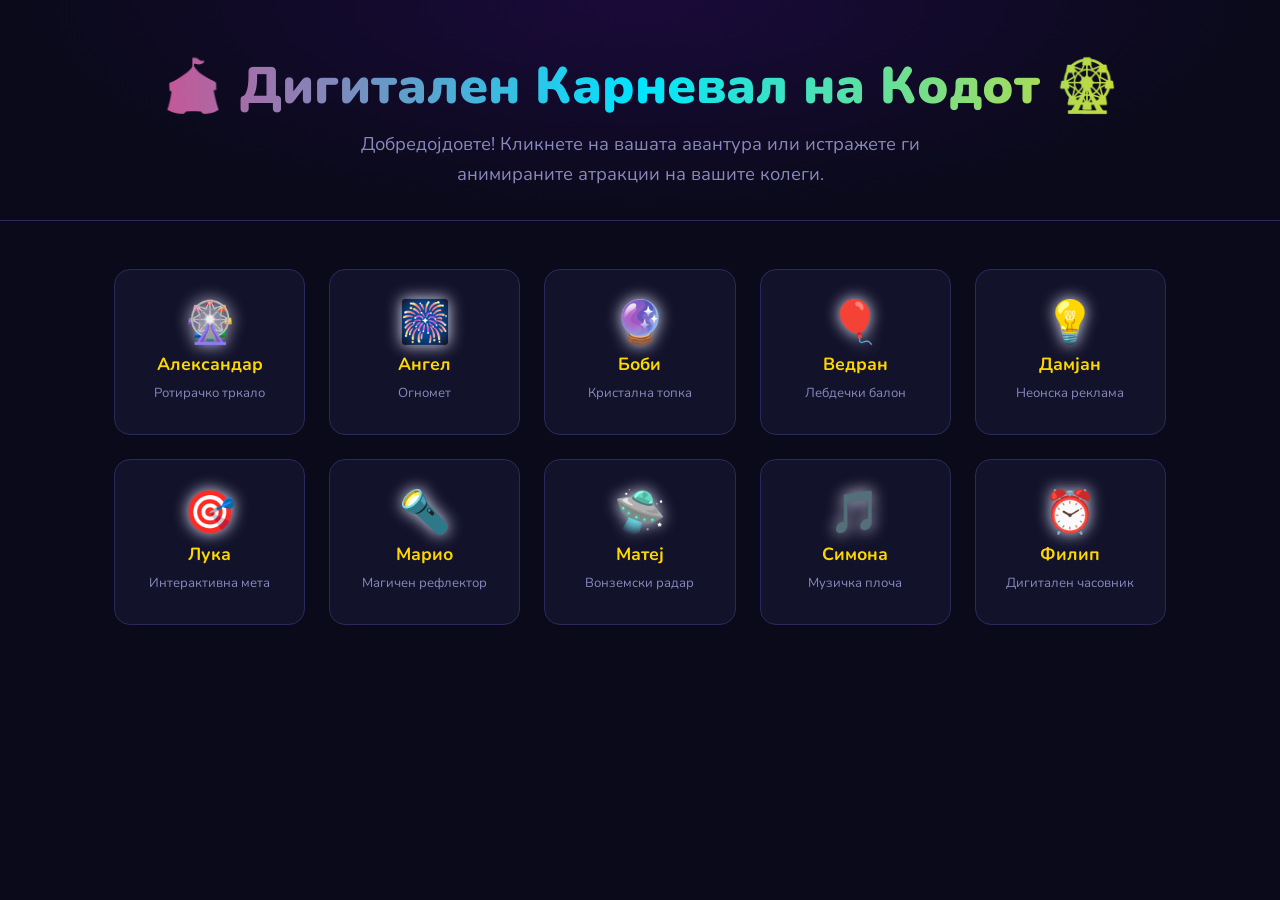
==== index.html @ dab8d191 "Почетна структура на Дигитален Карневал - Главна портал страница (index.html) со grid на 10 студентс" ====
<!DOCTYPE html>
<html lang="mk">
<head>
  <meta charset="UTF-8" />
  <meta name="viewport" content="width=device-width, initial-scale=1.0" />
  <title>🎪 Дигитален Карневал на Кодот 🎡</title>
  <link rel="stylesheet" href="style.css" />
</head>
<body>

  <header class="site-header">
    <div class="header-inner">
      <h1 class="site-title">🎪 Дигитален Карневал на Кодот 🎡</h1>
      <p class="site-subtitle">
        Добредојдовте! Кликнете на вашата авантура или истражете ги
        анимираните атракции на вашите колеги.
      </p>
    </div>
  </header>

  <main class="portal">
    <section class="attractions-grid">

      <a href="students/aleksandar/index.html" class="card">
        <span class="card-icon">🎡</span>
        <span class="card-name">Александар</span>
        <span class="card-hint">Ротирачко тркало</span>
      </a>

      <a href="students/angel/index.html" class="card">
        <span class="card-icon">🎆</span>
        <span class="card-name">Ангел</span>
        <span class="card-hint">Огномет</span>
      </a>

      <a href="students/bobi/index.html" class="card">
        <span class="card-icon">🔮</span>
        <span class="card-name">Боби</span>
        <span class="card-hint">Кристална топка</span>
      </a>

      <a href="students/vedran/index.html" class="card">
        <span class="card-icon">🎈</span>
        <span class="card-name">Ведран</span>
        <span class="card-hint">Лебдечки балон</span>
      </a>

      <a href="students/damjan/index.html" class="card">
        <span class="card-icon">💡</span>
        <span class="card-name">Дамјан</span>
        <span class="card-hint">Неонска реклама</span>
      </a>

      <a href="students/luka/index.html" class="card">
        <span class="card-icon">🎯</span>
        <span class="card-name">Лука</span>
        <span class="card-hint">Интерактивна мета</span>
      </a>

      <a href="students/mario/index.html" class="card">
        <span class="card-icon">🔦</span>
        <span class="card-name">Марио</span>
        <span class="card-hint">Магичен рефлектор</span>
      </a>

      <a href="students/matej/index.html" class="card">
        <span class="card-icon">🛸</span>
        <span class="card-name">Матеј</span>
        <span class="card-hint">Вонземски радар</span>
      </a>

      <a href="students/simona/index.html" class="card">
        <span class="card-icon">🎵</span>
        <span class="card-name">Симона</span>
        <span class="card-hint">Музичка плоча</span>
      </a>

      <a href="students/filip/index.html" class="card">
        <span class="card-icon">⏰</span>
        <span class="card-name">Филип</span>
        <span class="card-hint">Дигитален часовник</span>
      </a>

    </section>
  </main>

</body>
</html>
---- style.css ----
/* =====================================================
   Дигитален Карневал — Global Stylesheet
   Dark mode · Neon accents · Macedonian typography
   ===================================================== */

@import url('https://fonts.googleapis.com/css2?family=Nunito:wght@400;600;700;900&display=swap');

/* ── Reset & base ── */
*, *::before, *::after {
  box-sizing: border-box;
  margin: 0;
  padding: 0;
}

:root {
  --bg-deep:    #0a0a1a;
  --bg-card:    #12122a;
  --bg-card-h:  #1c1c3d;
  --neon-pink:  #ff2d78;
  --neon-cyan:  #00e5ff;
  --neon-gold:  #ffd700;
  --neon-green: #39ff14;
  --neon-purple:#bf5fff;
  --text-main:  #e8e8ff;
  --text-dim:   #8888bb;
  --radius:     16px;
  --transition: 0.25s ease;
}

html {
  font-size: 16px;
  scroll-behavior: smooth;
}

body {
  font-family: 'Nunito', 'Segoe UI', sans-serif;
  background: var(--bg-deep);
  color: var(--text-main);
  min-height: 100vh;
  display: flex;
  flex-direction: column;
}

/* ── Header ── */
.site-header {
  text-align: center;
  padding: 3.5rem 1.5rem 2rem;
  background: radial-gradient(ellipse at top, #1a0a3a 0%, var(--bg-deep) 70%);
  border-bottom: 1px solid #2a2a5a;
}

.site-title {
  font-size: clamp(1.8rem, 5vw, 3.2rem);
  font-weight: 900;
  background: linear-gradient(90deg, var(--neon-pink), var(--neon-cyan), var(--neon-gold));
  -webkit-background-clip: text;
  -webkit-text-fill-color: transparent;
  background-clip: text;
  line-height: 1.2;
  margin-bottom: 0.75rem;
  text-shadow: none;
}

.site-subtitle {
  font-size: clamp(0.95rem, 2.5vw, 1.15rem);
  color: var(--text-dim);
  max-width: 600px;
  margin: 0 auto;
  line-height: 1.6;
}

/* ── Main portal grid ── */
.portal {
  flex: 1;
  padding: 3rem 1.5rem;
  max-width: 1100px;
  width: 100%;
  margin: 0 auto;
}

.attractions-grid {
  display: grid;
  grid-template-columns: repeat(auto-fill, minmax(180px, 1fr));
  gap: 1.5rem;
  list-style: none;
}

/* ── Student cards ── */
.card {
  display: flex;
  flex-direction: column;
  align-items: center;
  justify-content: center;
  gap: 0.5rem;
  padding: 2rem 1rem;
  background: var(--bg-card);
  border: 1px solid #2a2a5a;
  border-radius: var(--radius);
  text-decoration: none;
  color: var(--text-main);
  transition: transform var(--transition),
              border-color var(--transition),
              background var(--transition),
              box-shadow var(--transition);
  cursor: pointer;
}

.card:hover,
.card:focus-visible {
  transform: translateY(-6px) scale(1.03);
  background: var(--bg-card-h);
  border-color: var(--neon-cyan);
  box-shadow: 0 0 24px rgba(0, 229, 255, 0.25),
              0 8px 32px rgba(0, 0, 0, 0.4);
  outline: none;
}

.card-icon {
  font-size: 2.6rem;
  line-height: 1;
  filter: drop-shadow(0 0 8px currentColor);
}

.card-name {
  font-size: 1.1rem;
  font-weight: 700;
  color: var(--neon-gold);
}

.card-hint {
  font-size: 0.82rem;
  color: var(--text-dim);
  text-align: center;
}

/* ── Footer ── */
.site-footer {
  text-align: center;
  padding: 1.5rem;
  font-size: 0.85rem;
  color: var(--text-dim);
  border-top: 1px solid #2a2a5a;
}

/* ── Student page styles ── */
.student-page {
  min-height: 100vh;
  background: var(--bg-deep);
  color: var(--text-main);
  font-family: 'Nunito', 'Segoe UI', sans-serif;
  display: flex;
  flex-direction: column;
}

.student-header {
  padding: 2rem 1.5rem 1.5rem;
  background: radial-gradient(ellipse at top, #1a0a3a 0%, var(--bg-deep) 70%);
  border-bottom: 1px solid #2a2a5a;
  display: flex;
  flex-direction: column;
  gap: 0.5rem;
}

.back-link {
  font-size: 0.9rem;
  color: var(--neon-cyan);
  text-decoration: none;
  display: inline-flex;
  align-items: center;
  gap: 0.35rem;
  transition: opacity var(--transition);
}

.back-link:hover { opacity: 0.75; }

.student-title {
  font-size: clamp(1.5rem, 4vw, 2.4rem);
  font-weight: 900;
  background: linear-gradient(90deg, var(--neon-pink), var(--neon-gold));
  -webkit-background-clip: text;
  -webkit-text-fill-color: transparent;
  background-clip: text;
}

/* ── Animation stage ── */
#animation-stage {
  flex: 1;
  min-height: 320px;
  margin: 2rem 1.5rem;
  background: #0d0d24;
  border: 2px dashed #2a2a6a;
  border-radius: var(--radius);
  display: flex;
  align-items: center;
  justify-content: center;
  position: relative;
  overflow: hidden;
  color: var(--text-dim);
  font-size: 1rem;
}

/* ── Task instruction card ── */
.task-card {
  margin: 0 1.5rem 2.5rem;
  padding: 1.5rem 2rem;
  background: var(--bg-card);
  border: 1px solid var(--neon-purple);
  border-radius: var(--radius);
  box-shadow: 0 0 20px rgba(191, 95, 255, 0.12);
}

.task-card h2 {
  font-size: 1.05rem;
  font-weight: 700;
  color: var(--neon-purple);
  margin-bottom: 0.75rem;
  text-transform: uppercase;
  letter-spacing: 0.08em;
}

.task-card p {
  font-size: 1rem;
  line-height: 1.7;
  color: var(--text-main);
}

.task-card .tips {
  margin-top: 1rem;
  padding-top: 1rem;
  border-top: 1px solid #2a2a5a;
  font-size: 0.9rem;
  color: var(--text-dim);
}

.task-card .tips strong {
  color: var(--neon-gold);
}

/* ── Utility ── */
.placeholder-text {
  text-align: center;
  padding: 1rem;
}

@media (max-width: 480px) {
  .attractions-grid {
    grid-template-columns: repeat(2, 1fr);
  }
  .card { padding: 1.5rem 0.75rem; }
}
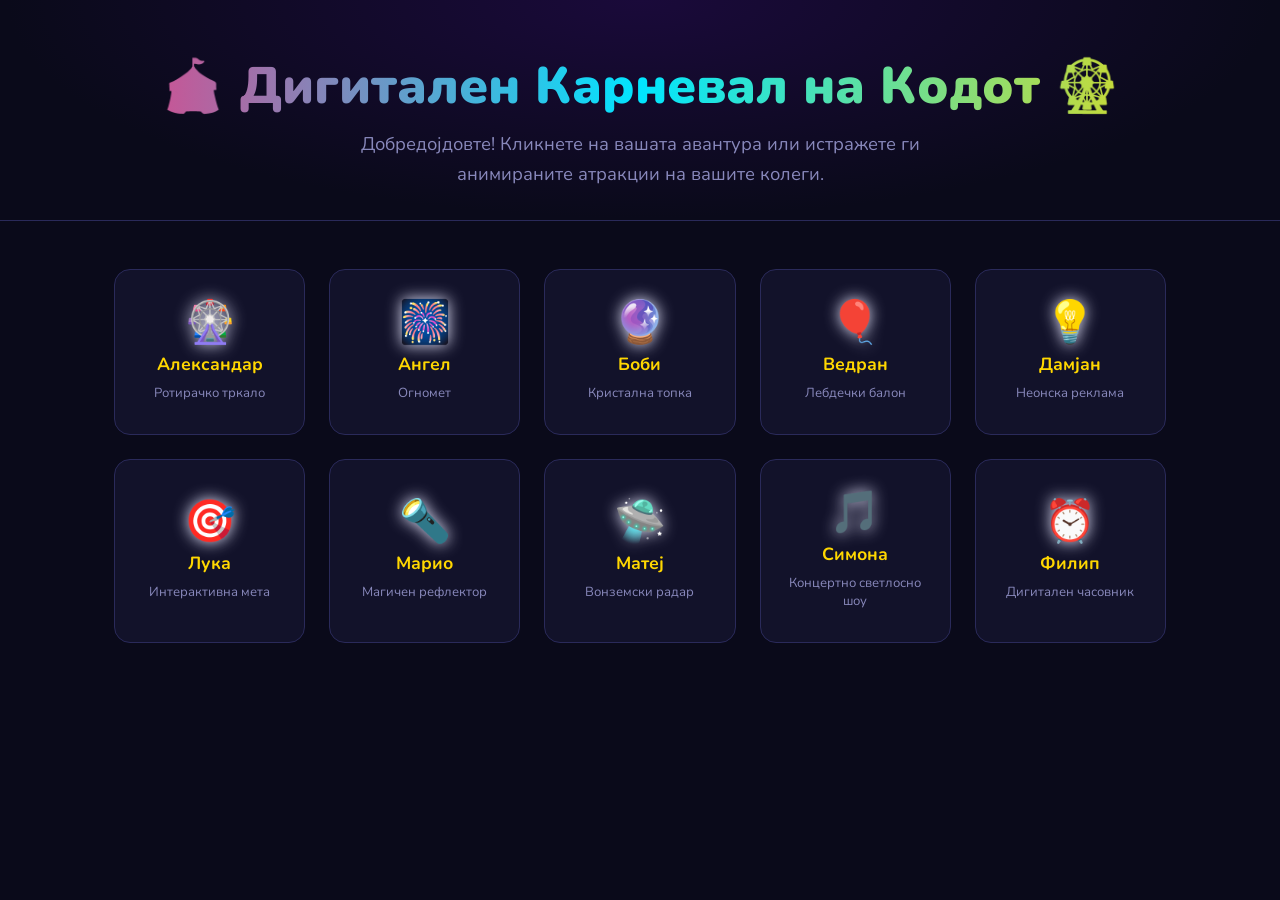
==== commit 110ab1bc: "Поправен текст — Концертно светлосно шоу Co-Authored-By: Claude Sonnet 4.6 <noreply@anthropic.com>" ====
--- a/index.html
+++ b/index.html
@@ -72,7 +72,7 @@
       <a href="students/simona/index.html" class="card">
         <span class="card-icon">🎵</span>
         <span class="card-name">Симона</span>
-        <span class="card-hint">Музичка плоча</span>
+        <span class="card-hint">Концертно светлосно шоу</span>
       </a>
 
       <a href="students/filip/index.html" class="card">
